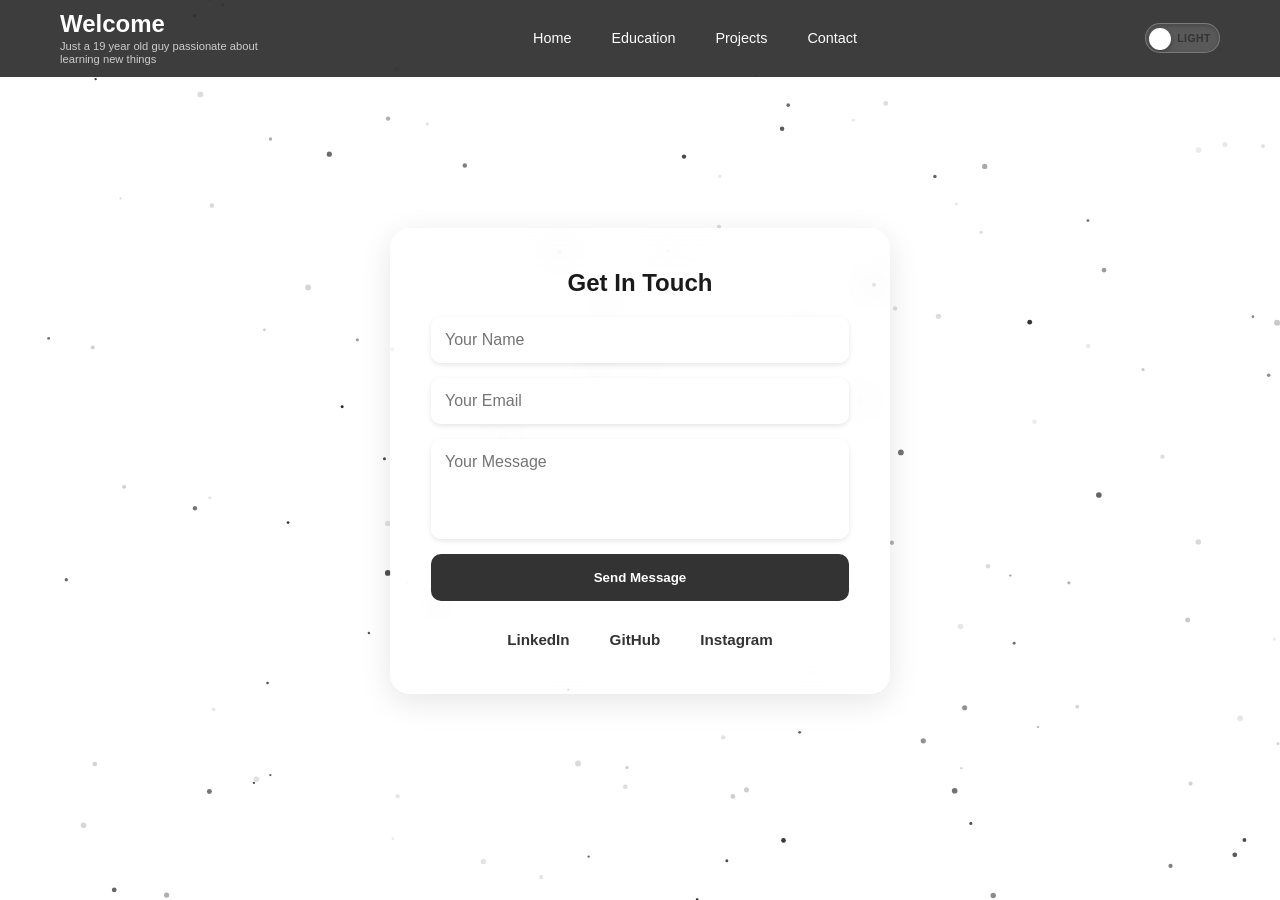
==== Contact.html @ c83d01d6 "some change i forget" ====
<!DOCTYPE html>
<html lang="en">

<head>
    <meta charset="UTF-8">
    <meta name="viewport" content="width=device-width, initial-scale=1.0">
    <title>Contact | Prathik</title>
    <link rel="stylesheet" href="theme.css">
    <style>
        /* Global Styles & Nav - Matching Home Page */
        * {
            margin: 0;
            padding: 0;
            box-sizing: border-box;
            font-family: 'Lucida Sans', 'Lucida Grande', sans-serif;
        }

        html,
        body {
            overflow-x: hidden;
            /* Prevent horizontal scrolling on mobile */
        }

        body {
            background-image: var(--bg-image);
            background-size: cover;
            background-attachment: fixed;
            background-position: center;
            color: var(--text-primary);
            min-height: 100vh;
            display: flex;
            flex-direction: column;
        }

        /* Nav Animation Support */
        .nav-links li a {
            color: white;
            text-decoration: none;
            padding: 10px 20px;
            transition: color 0.3s ease;
            font-size: 0.9rem;
            position: relative;
        }

        .nav-links li a::after {
            content: '';
            position: absolute;
            width: 0;
            height: 2px;
            bottom: 5px;
            left: 50%;
            background-color: #ff9f43;
            transition: all 0.3s ease;
            transform: translateX(-50%);
        }

        .nav-links li a:hover {
            color: #ff9f43;
        }

        .nav-links li a:hover::after {
            width: calc(100% - 40px);
        }

        /* --- Navigation (Identical to Home) --- */
        .my-custom-nav {
            background: var(--nav-bg);
            color: white;
            position: sticky;
            top: 0;
            width: 100%;
            z-index: 1000;
            padding: 10px 0;
        }

        .nav-container {
            display: flex;
            justify-content: space-between;
            align-items: center;
            max-width: 1200px;
            margin: 0 auto;
            padding: 0 20px;
        }

        .logo-box {
            display: flex;
            flex-direction: column;
        }

        .logo {
            font-size: 1.5rem;
            font-weight: bold;
        }

        .nav-tagline {
            font-size: 0.7rem;
            color: #ccc;
            margin-top: 2px;
            max-width: 200px;
            line-height: 1.2;
        }

        .nav-links {
            display: flex;
            list-style: none;
        }

        .nav-links li a {
            color: white;
            text-decoration: none;
            padding: 10px 20px;
            transition: 0.3s;
            font-size: 0.9rem;
        }

        .nav-links li a:hover {
            color: var(--accent);
        }

        /* Removed inline slideUp since theme.css scroll-observe handles it */

        .main-wrapper {
            flex: 1;
            display: flex;
            align-items: center;
            justify-content: center;
            padding: 40px 20px;
        }

        .glass-card {
            background: var(--card-bg);
            backdrop-filter: blur(15px);
            -webkit-backdrop-filter: blur(15px);
            border: 1px solid var(--card-border);
            padding: 40px;
            border-radius: 20px;
            box-shadow: 0 8px 32px var(--glass-shadow);
            max-width: 500px;
            width: 100%;
            text-align: center;
            transition: transform 0.4s ease, box-shadow 0.4s ease;
        }

        .glass-card:hover {
            transform: translateY(-5px);
            box-shadow: 0 15px 40px var(--glass-shadow-hover);
        }

        h2 {
            margin-bottom: 20px;
            color: var(--heading-color);
        }

        /* Form Styling */
        .contact-form {
            display: flex;
            flex-direction: column;
            gap: 15px;
        }

        input,
        textarea {
            padding: 12px;
            border-radius: 10px;
            border: 2px solid transparent;
            background: var(--input-bg);
            color: var(--text-primary);
            font-size: 1rem;
            transition: all 0.3s ease;
            box-shadow: 0 2px 5px var(--glass-shadow);
            outline: none;
            touch-action: manipulation;
        }

        input:focus,
        textarea:focus {
            background: var(--card-bg-hover);
            border-color: var(--accent);
            box-shadow: 0 4px 15px rgba(255, 159, 67, 0.2);
            transform: translateY(-2px);
        }

        textarea {
            resize: none;
            height: 100px;
        }

        .submit-btn {
            background: var(--btn-bg);
            color: var(--btn-text);
            padding: 14px;
            border: 2px solid var(--btn-bg);
            border-radius: 10px;
            font-weight: bold;
            cursor: pointer;
            transition: all 0.3s cubic-bezier(0.25, 0.8, 0.25, 1);
            touch-action: manipulation;
        }

        .submit-btn:hover {
            background: transparent;
            color: var(--btn-text);
            transform: translateY(-3px);
            box-shadow: 0 10px 20px var(--glass-shadow);
        }

        .submit-btn:active {
            transform: translateY(-1px);
        }

        .social-links {
            margin-top: 25px;
            display: flex;
            justify-content: center;
            gap: 20px;
        }

        .social-links a {
            text-decoration: none;
            color: var(--text-primary);
            font-weight: bold;
            font-size: 0.95rem;
            transition: all 0.3s ease;
            padding: 5px 10px;
            border-radius: 5px;
            touch-action: manipulation;
        }

        .social-links a:hover {
            color: var(--btn-text);
            background: var(--accent);
            transform: translateY(-3px);
            box-shadow: 0 5px 15px rgba(255, 159, 67, 0.4);
        }

        /* Mobile Menu Logic (Identical to Home) */
        .nav-toggle {
            display: none;
        }

        .nav-toggle-label {
            display: none;
            cursor: pointer;
        }

        @media screen and (max-width: 1024px) {
            .glass-card {
                padding: 30px;
            }
        }

        @media screen and (max-width: 768px) {
            .nav-toggle-label {
                display: block;
            }

            .nav-links {
                position: fixed;
                top: 70px;
                left: -100%;
                width: 100%;
                height: 100vh;
                background: rgba(51, 51, 51, 0.98);
                flex-direction: column;
                align-items: center;
                padding-top: 50px;
                transition: 0.4s;
            }

            .nav-toggle:checked~.nav-links {
                left: 0;
            }

            .nav-toggle-label span,
            .nav-toggle-label span::before,
            .nav-toggle-label span::after {
                display: block;
                background: white;
                height: 2px;
                width: 25px;
                position: relative;
            }

            .nav-toggle-label span::before {
                content: '';
                top: 8px;
            }

            .nav-toggle-label span::after {
                content: '';
                bottom: 10px;
            }

            .glass-card {
                padding: 25px;
            }

            h2 {
                font-size: 1.5rem;
            }
        }

        @media screen and (max-width: 480px) {
            .nav-container {
                padding: 0 10px;
                flex-wrap: nowrap;
            }

            .logo-box {
                flex: 1;
            }

            .logo {
                font-size: 1.1rem;
            }

            .nav-tagline {
                display: none;
                /* Hide tagline on tiny screens to save space */
            }

            .theme-switch {
                margin-left: auto;
                margin-right: 15px;
                transform: scale(0.85);
                /* Slightly shrink toggle */
            }

            .glass-card {
                padding: 20px;
            }

            h2 {
                font-size: 1.4rem;
            }

            input,
            textarea {
                font-size: 0.9rem;
                padding: 10px;
            }

            .social-links {
                flex-direction: column;
                gap: 10px;
            }
        }

        footer {
            padding: 20px;
            color: rgb(255, 255, 255);
            text-align: center;
            font-size: 0.8rem;
            font-weight: bold;
        }
    </style>
</head>

<body>
    <video id="dark-bg-video" loop muted playsinline>
        <source src="background-video.mp4" type="video/mp4">
    </video>
    <canvas id="particles-js" style="position:fixed;top:0;left:0;width:100%;height:100%;z-index:-1;"></canvas>

    <nav class="my-custom-nav">
        <div class="nav-container">
            <div class="logo-box">
                <div class="logo">Welcome</div>
                <div class="nav-tagline">Just a 19 year old guy passionate about learning new things</div>
            </div>

            <input type="checkbox" id="nav-toggle" class="nav-toggle">

            <ul class="nav-links">
                <li><a href="./website.html">Home</a></li>
                <li><a href="./Education.html">Education</a></li>
                <li><a href="./Projects.html">Projects</a></li>
                <li><a href="./Contact.html">Contact</a></li>
            </ul>

            <label class="theme-switch" title="Toggle Theme">
                <input type="checkbox" id="themeToggleCheckbox">
                <span class="slider round"></span>
            </label>

            <label for="nav-toggle" class="nav-toggle-label">
                <span></span>
            </label>
        </div>
    </nav>

    <div class="main-wrapper">
        <div class="glass-card scroll-observe">
            <h2>Get In Touch</h2>
            <form id="contact-form" action="https://formspree.io/f/mdaldzzl" method="POST" class="contact-form">

                <input type="text" name="name" placeholder="Your Name" required>

                <input type="email" name="email" placeholder="Your Email" required>

                <textarea name="message" placeholder="Your Message" required></textarea>

                <button type="submit" class="submit-btn">Send Message</button>

                <p id="status-message" style="display: none; font-weight: bold; margin-top: 10px;"></p>
            </form>

            <div class="social-links">
                <a href="https://www.linkedin.com/in/prathik-kontham-b221b2330/">LinkedIn</a>
                <a href="https://github.com/Prath1k">GitHub</a>
                <a href="https://www.instagram.com/_prth.x_/">Instagram</a>
            </div>
        </div>
    </div>
    <script>
        var form = document.getElementById("contact-form");

        async function handleSubmit(event) {
            event.preventDefault(); // Stops the page from reloading
            var status = document.getElementById("status-message");
            var data = new FormData(event.target);

            fetch(event.target.action, {
                method: form.method,
                body: data,
                headers: {
                    'Accept': 'application/json'
                }
            }).then(response => {
                if (response.ok) {
                    status.innerHTML = "Thanks for your submission!";
                    status.style.display = 'block';
                    status.style.color = 'green';
                    form.reset(); // Clears the form inputs
                } else {
                    response.json().then(data => {
                        if (Object.hasOwn(data, 'errors')) {
                            status.innerHTML = data["errors"].map(error => error["message"]).join(", ");
                        } else {
                            status.innerHTML = "Oops! There was a problem submitting your form";
                        }
                        status.style.display = 'block';
                        status.style.color = 'red';
                    })
                }
            }).catch(error => {
                status.innerHTML = "Oops! There was a problem submitting your form";
                status.style.display = 'block';
                status.style.color = 'red';
            });
        }

        form.addEventListener("submit", handleSubmit);
    </script>
    <footer>@2026 all rights reserved to prathik.</footer>

    <script src="scripts.js"></script>
</body>

</html>
---- theme.css ----
/* Global Theme Variables */

:root {
    /* Auto dark mode base based on OS, or overridden by class */
    --bg-image: url("background.jpeg");
    --text-primary: #333;
    --text-secondary: #444;
    --text-muted: #ccc;
    --heading-color: #1a1a1a;
    --nav-bg: rgba(51, 51, 51, 0.95);
    --card-bg: rgba(255, 255, 255, 0.2);
    --card-bg-hover: rgba(255, 255, 255, 0.4);
    --card-border: rgba(255, 255, 255, 0.3);
    --btn-bg: #333;
    --btn-text: white;
    --accent: #3b82f6;
    --glass-shadow: rgba(0, 0, 0, 0.1);
    --glass-shadow-hover: rgba(0, 0, 0, 0.15);
    --input-bg: rgba(255, 255, 255, 0.8);
    --input-border: rgba(0, 0, 0, 0.1);
}

[data-theme="dark"] {
    /* Dark Mode Overrides - Deep Space Feel */
    --bg-image: url('background.jpeg');
    --text-primary: #f0f0f0;
    --text-secondary: #d0d0d0;
    --text-muted: #888;
    --heading-color: #ffffff;
    --nav-bg: rgba(10, 10, 10, 0.95);
    --card-bg: rgba(30, 30, 30, 0.5);
    --card-bg-hover: rgba(40, 40, 40, 0.7);
    --card-border: rgba(255, 255, 255, 0.1);
    --btn-bg: #ffffff;
    --btn-text: #1a1a1a;
    --accent: #3b82f6;
    --glass-shadow: rgba(0, 0, 0, 0.5);
    --glass-shadow-hover: rgba(0, 0, 0, 0.7);
    --input-bg: rgba(30, 30, 30, 0.8);
    --input-border: rgba(255, 255, 255, 0.1);
}

/* --- Theme Toggle Switch (Modern & Text Labels) --- */
.theme-switch {
    position: relative;
    display: inline-block;
    width: 75px;
    height: 30px;
    margin-left: 15px;
    vertical-align: middle;
}

.theme-switch input {
    opacity: 0;
    width: 0;
    height: 0;
}

.slider {
    position: absolute;
    cursor: pointer;
    top: 0;
    left: 0;
    right: 0;
    bottom: 0;
    background-color: rgba(255, 255, 255, 0.15);
    transition: all 0.4s cubic-bezier(0.4, 0, 0.2, 1);
    border: 1.5px solid rgba(255, 255, 255, 0.2);
    box-shadow: inset 0 2px 4px rgba(0, 0, 0, 0.2);
    overflow: hidden;
}

.slider:before {
    position: absolute;
    content: "";
    height: 22px;
    width: 22px;
    left: 3px;
    bottom: 2.5px;
    background-color: white;
    transition: all 0.4s cubic-bezier(0.34, 1.56, 0.64, 1);
    box-shadow: 0 2px 5px rgba(0, 0, 0, 0.3);
    z-index: 5;
}

/* Light/Dark Labels */
.slider:after {
    position: absolute;
    top: 50%;
    transform: translateY(-50%);
    right: 8px;
    content: "LIGHT";
    color: var(--text-primary);
    font-size: 0.65rem;
    font-weight: 800;
    z-index: 1;
    pointer-events: none;
    transition: all 0.3s ease;
    letter-spacing: 0.05em;
}

input:checked+.slider {
    background-color: var(--accent);
    box-shadow: inset 0 2px 4px rgba(0, 0, 0, 0.1), 0 0 10px rgba(59, 130, 246, 0.3);
    border-color: rgba(255, 255, 255, 0.1);
}

input:checked+.slider:before {
    transform: translateX(45px);
    background-color: #f8fafc;
}

input:checked+.slider::after {
    content: "DARK";
    color: white;
    right: auto;
    left: 8px;
}

/* Rounded sliders */
.slider.round {
    border-radius: 30px;
}

.slider.round:before {
    border-radius: 50%;
}

/* Hover effect */
.theme-switch:hover .slider:before {
    box-shadow: 0 0 12px rgba(255, 255, 255, 0.6);
}

@media screen and (max-width: 768px) {
    .theme-switch {
        margin-left: auto;
        margin-right: 15px;
    }
}

@media screen and (max-width: 480px) {
    .theme-switch {
        width: 65px;
        height: 26px;
        margin-right: 10px;
    }
    .slider:before {
        height: 18px;
        width: 18px;
        bottom: 2.5px;
    }
    input:checked+.slider:before {
        transform: translateX(38px);
    }
    .slider:after {
        font-size: 0.55rem;
    }
}

/* --- Dark Mode Background Video --- */
#dark-bg-video {
    position: fixed;
    top: 0;
    left: 0;
    width: 100vw;
    height: 100vh;
    object-fit: cover;
    z-index: -2;
    opacity: 0;
    transition: opacity 1s ease;
    pointer-events: none;
    /* Allows clicks to pass through */
}

[data-theme="dark"] #dark-bg-video {
    opacity: 1;
}

/* --- Global Intersect Animations --- */
.scroll-observe {
    opacity: 0;
    transform: translateY(30px);
    transition: all 0.8s cubic-bezier(0.16, 1, 0.3, 1);
}

.scroll-observe.animate-up-trigger {
    opacity: 1;
    transform: translateY(0);
}

/* Base delay overrides if needed */
.delay-1 {
    transition-delay: 0.1s;
}

.delay-2 {
    transition-delay: 0.3s;
}

.delay-3 {
    transition-delay: 0.5s;
}

.delay-4 {
    transition-delay: 0.7s;
}
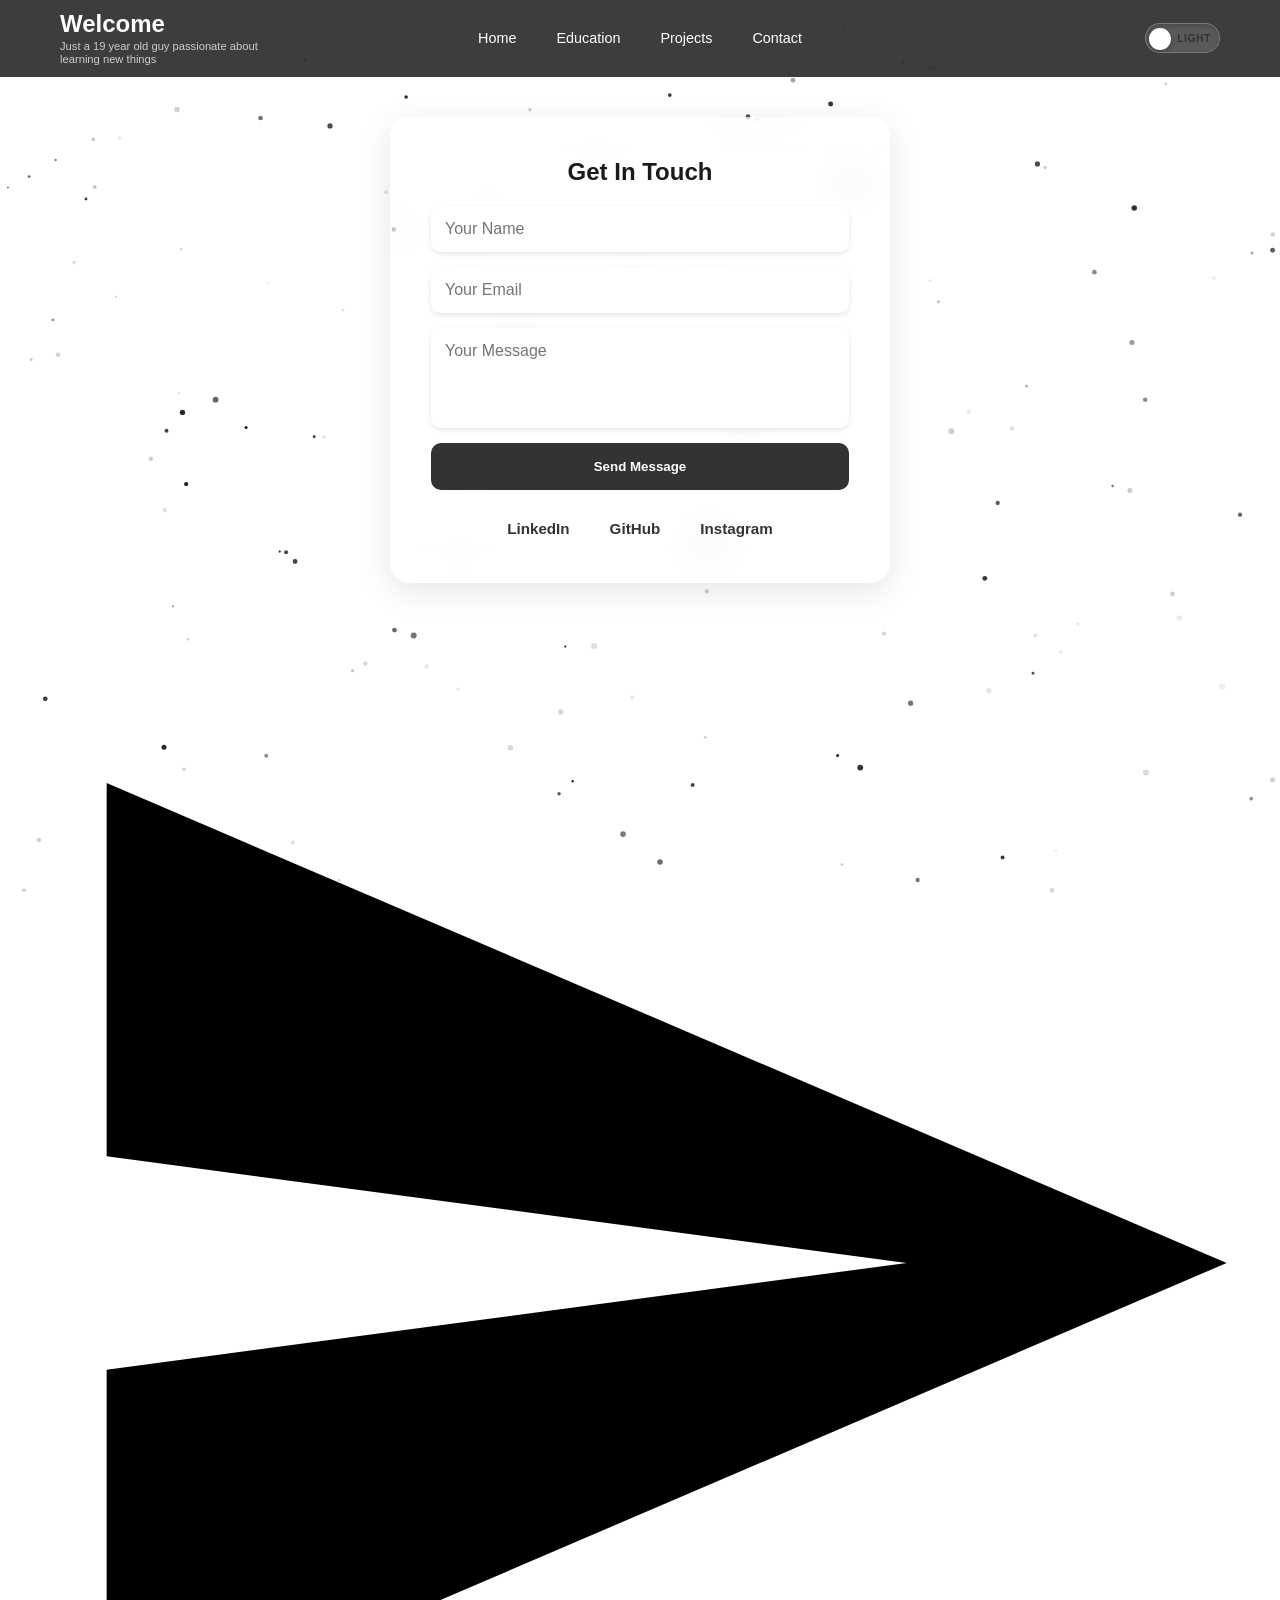
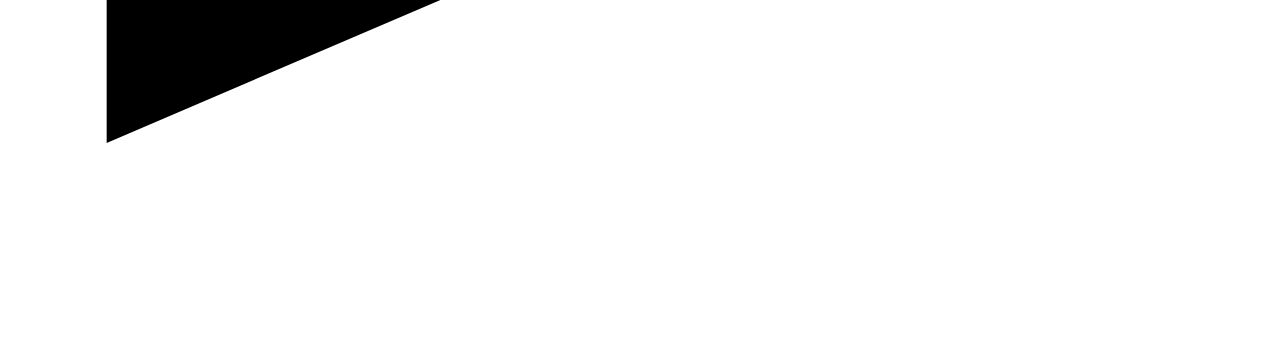
==== commit 499bf688: "Merge branch 'main' of https://github.com/Prath1k/portfolio" ====
--- a/Contact.html
+++ b/Contact.html
@@ -80,11 +80,13 @@
             max-width: 1200px;
             margin: 0 auto;
             padding: 0 20px;
+            position: relative;
         }
 
         .logo-box {
             display: flex;
             flex-direction: column;
+            z-index: 2;
         }
 
         .logo {
@@ -103,6 +105,9 @@
         .nav-links {
             display: flex;
             list-style: none;
+            position: absolute;
+            left: 50%;
+            transform: translateX(-50%);
         }
 
         .nav-links li a {
@@ -226,12 +231,7 @@
             touch-action: manipulation;
         }
 
-        .social-links a:hover {
-            color: var(--btn-text);
-            background: var(--accent);
-            transform: translateY(-3px);
-            box-shadow: 0 5px 15px rgba(255, 159, 67, 0.4);
-        }
+        .social-links a:hover { color: #ff9f43; }
 
         /* Mobile Menu Logic (Identical to Home) */
         .nav-toggle {
@@ -250,10 +250,7 @@
         }
 
         @media screen and (max-width: 768px) {
-            .nav-toggle-label {
-                display: block;
-            }
-
+            .nav-toggle-label { display: block; }
             .nav-links {
                 position: fixed;
                 top: 70px;
@@ -265,6 +262,7 @@
                 align-items: center;
                 padding-top: 50px;
                 transition: 0.4s;
+                transform: none;
             }
 
             .nav-toggle:checked~.nav-links {
@@ -280,70 +278,8 @@
                 width: 25px;
                 position: relative;
             }
-
-            .nav-toggle-label span::before {
-                content: '';
-                top: 8px;
-            }
-
-            .nav-toggle-label span::after {
-                content: '';
-                bottom: 10px;
-            }
-
-            .glass-card {
-                padding: 25px;
-            }
-
-            h2 {
-                font-size: 1.5rem;
-            }
-        }
-
-        @media screen and (max-width: 480px) {
-            .nav-container {
-                padding: 0 10px;
-                flex-wrap: nowrap;
-            }
-
-            .logo-box {
-                flex: 1;
-            }
-
-            .logo {
-                font-size: 1.1rem;
-            }
-
-            .nav-tagline {
-                display: none;
-                /* Hide tagline on tiny screens to save space */
-            }
-
-            .theme-switch {
-                margin-left: auto;
-                margin-right: 15px;
-                transform: scale(0.85);
-                /* Slightly shrink toggle */
-            }
-
-            .glass-card {
-                padding: 20px;
-            }
-
-            h2 {
-                font-size: 1.4rem;
-            }
-
-            input,
-            textarea {
-                font-size: 0.9rem;
-                padding: 10px;
-            }
-
-            .social-links {
-                flex-direction: column;
-                gap: 10px;
-            }
+            .nav-toggle-label span::before { content: ''; top: 8px; }
+            .nav-toggle-label span::after { content: ''; bottom: 10px; }
         }
 
         footer {
@@ -372,10 +308,10 @@
             <input type="checkbox" id="nav-toggle" class="nav-toggle">
 
             <ul class="nav-links">
-                <li><a href="./website.html">Home</a></li>
-                <li><a href="./Education.html">Education</a></li>
-                <li><a href="./Projects.html">Projects</a></li>
-                <li><a href="./Contact.html">Contact</a></li>
+                <li><a href="index.html">Home</a></li>
+                <li><a href="Education.html">Education</a></li>
+                <li><a href="Projects.html">Projects</a></li>
+                <li><a href="Contact.html">Contact</a></li>
             </ul>
 
             <label class="theme-switch" title="Toggle Theme">
@@ -392,15 +328,15 @@
     <div class="main-wrapper">
         <div class="glass-card scroll-observe">
             <h2>Get In Touch</h2>
-            <form id="contact-form" action="https://formspree.io/f/mdaldzzl" method="POST" class="contact-form">
-
-                <input type="text" name="name" placeholder="Your Name" required>
-
-                <input type="email" name="email" placeholder="Your Email" required>
-
-                <textarea name="message" placeholder="Your Message" required></textarea>
-
-                <button type="submit" class="submit-btn">Send Message</button>
+           <form id="contact-form" action="https://formspree.io/f/mdaldzzl" method="POST" class="contact-form">
+    
+    <input type="text" name="name" placeholder="Your Name" required>
+    
+    <input type="email" name="email" placeholder="Your Email" required>
+    
+    <textarea name="message" placeholder="Your Message" required></textarea>
+    
+    <button type="submit" class="submit-btn">Send Message</button>
 
                 <p id="status-message" style="display: none; font-weight: bold; margin-top: 10px;"></p>
             </form>
@@ -412,46 +348,54 @@
             </div>
         </div>
     </div>
+
+    <!-- Enhanced Paper Plane -->
+    <div class="paper-plane-container" id="paperPlaneContainer">
+        <svg class="paper-plane-svg" viewBox="0 0 24 24">
+            <path d="M2,21L23,12L2,3V10L17,12L2,14V21Z" />
+        </svg>
+    </div>
+
     <script>
-        var form = document.getElementById("contact-form");
-
-        async function handleSubmit(event) {
-            event.preventDefault(); // Stops the page from reloading
-            var status = document.getElementById("status-message");
-            var data = new FormData(event.target);
-
-            fetch(event.target.action, {
-                method: form.method,
-                body: data,
-                headers: {
-                    'Accept': 'application/json'
-                }
-            }).then(response => {
-                if (response.ok) {
-                    status.innerHTML = "Thanks for your submission!";
+    var form = document.getElementById("contact-form");
+    
+    async function handleSubmit(event) {
+        event.preventDefault(); // Stops the page from reloading
+        var status = document.getElementById("status-message");
+        var data = new FormData(event.target);
+        
+        fetch(event.target.action, {
+            method: form.method,
+            body: data,
+            headers: {
+                'Accept': 'application/json'
+            }
+        }).then(response => {
+            if (response.ok) {
+                status.innerHTML = "Thanks for your submission!";
+                status.style.display = 'block';
+                status.style.color = 'green';
+                form.reset(); // Clears the form inputs
+            } else {
+                response.json().then(data => {
+                    if (Object.hasOwn(data, 'errors')) {
+                        status.innerHTML = data["errors"].map(error => error["message"]).join(", ");
+                    } else {
+                        status.innerHTML = "Oops! There was a problem submitting your form";
+                    }
                     status.style.display = 'block';
-                    status.style.color = 'green';
-                    form.reset(); // Clears the form inputs
-                } else {
-                    response.json().then(data => {
-                        if (Object.hasOwn(data, 'errors')) {
-                            status.innerHTML = data["errors"].map(error => error["message"]).join(", ");
-                        } else {
-                            status.innerHTML = "Oops! There was a problem submitting your form";
-                        }
-                        status.style.display = 'block';
-                        status.style.color = 'red';
-                    })
-                }
-            }).catch(error => {
-                status.innerHTML = "Oops! There was a problem submitting your form";
-                status.style.display = 'block';
-                status.style.color = 'red';
-            });
-        }
-
-        form.addEventListener("submit", handleSubmit);
-    </script>
+                    status.style.color = 'red';
+                })
+            }
+        }).catch(error => {
+            status.innerHTML = "Oops! There was a problem submitting your form";
+            status.style.display = 'block';
+            status.style.color = 'red';
+        });
+    }
+    
+    form.addEventListener("submit", handleSubmit);
+</script>
     <footer>@2026 all rights reserved to prathik.</footer>
 
     <script src="scripts.js"></script>
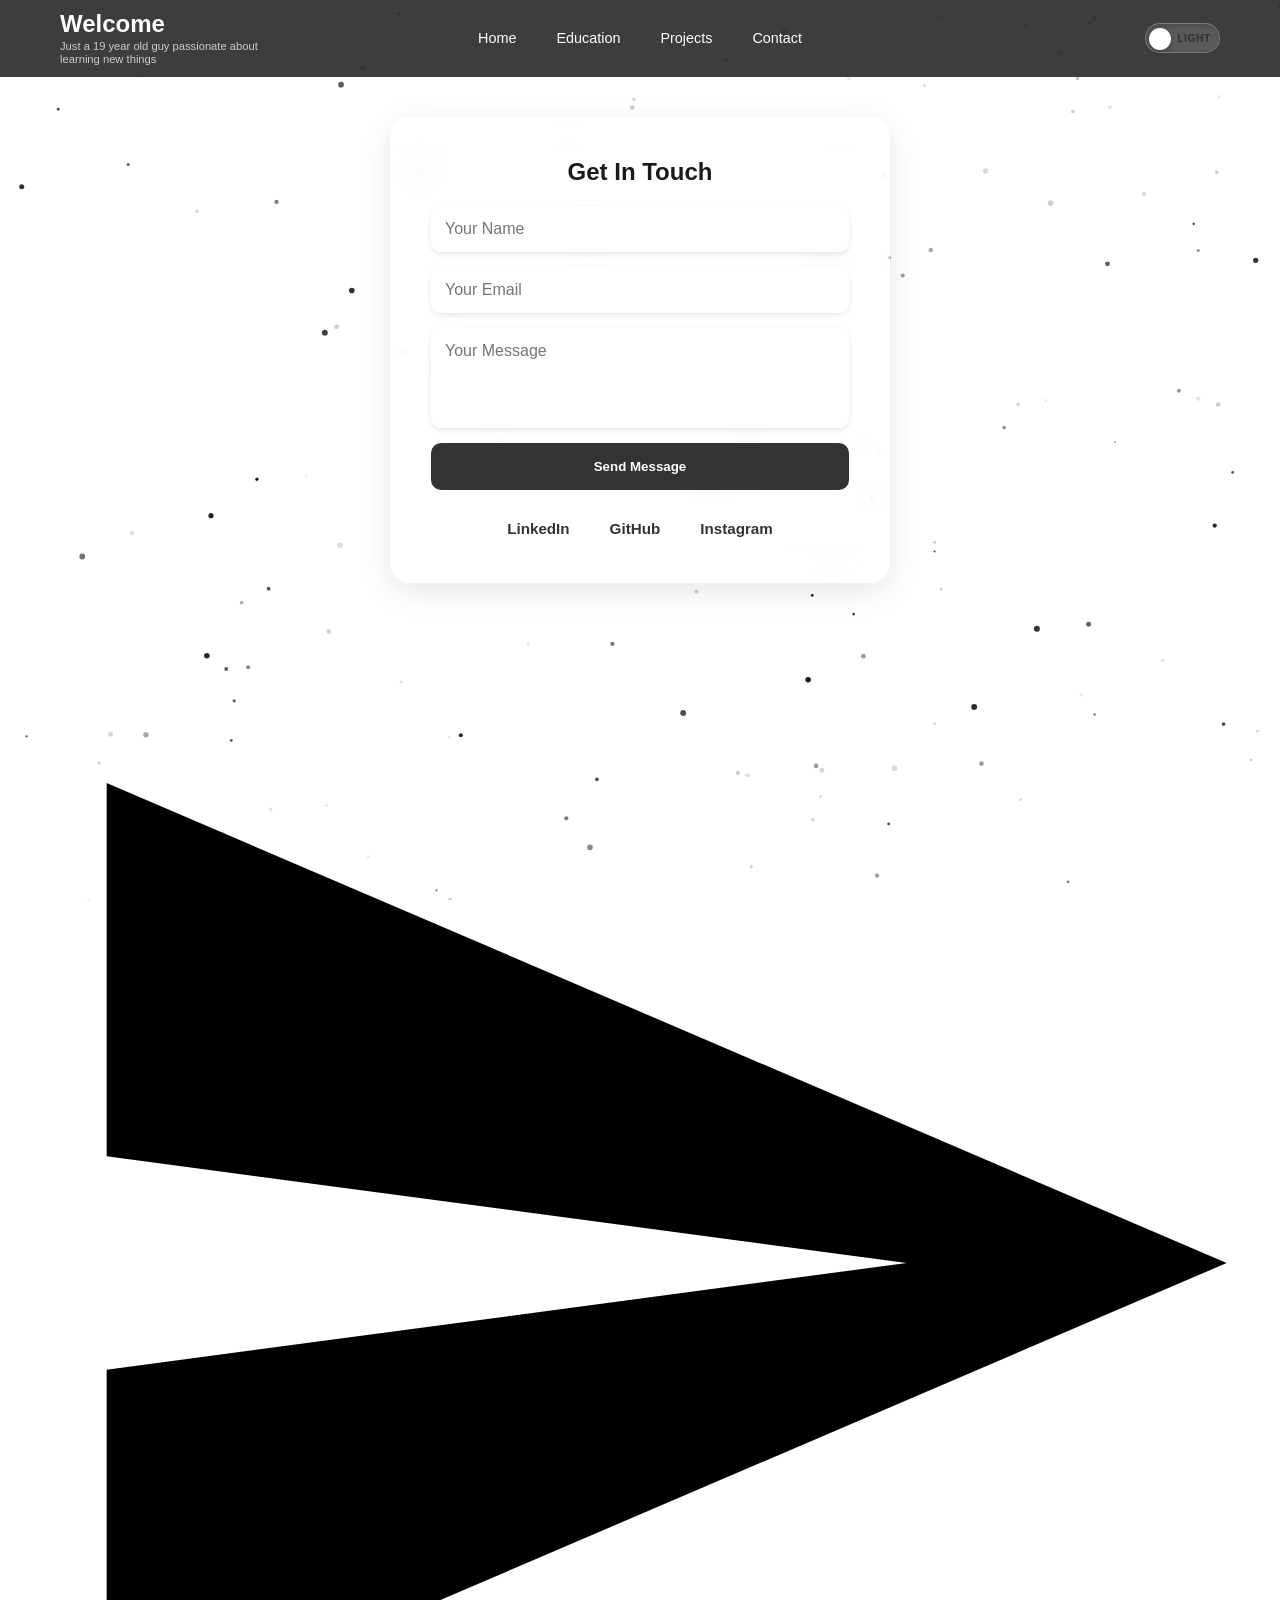
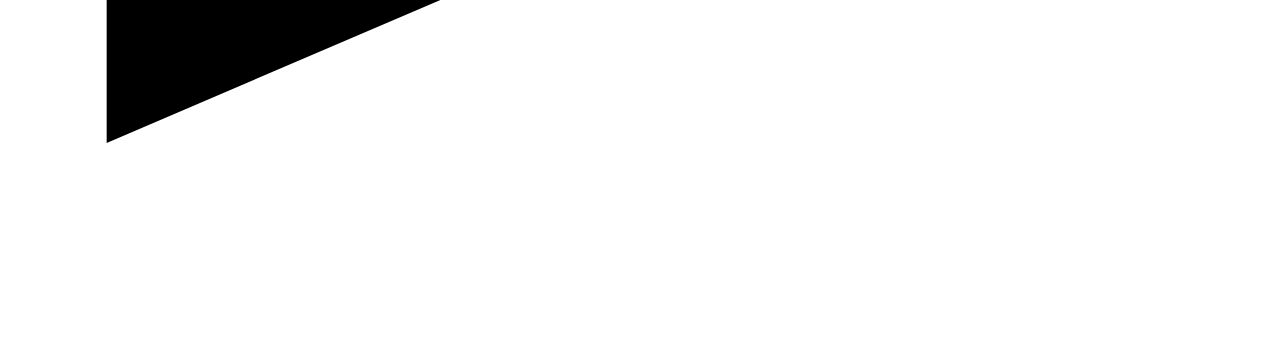
==== commit 18edd8cf: "Update Contact.html" ====
--- a/Contact.html
+++ b/Contact.html
@@ -357,41 +357,42 @@
     </div>
 
     <script>
-    var form = document.getElementById("contact-form");
+    const form = document.getElementById("contact-form");
     
     async function handleSubmit(event) {
         event.preventDefault(); // Stops the page from reloading
-        var status = document.getElementById("status-message");
-        var data = new FormData(event.target);
+        const status = document.getElementById("status-message");
+        const data = new FormData(event.target);
         
-        fetch(event.target.action, {
-            method: form.method,
-            body: data,
-            headers: {
-                'Accept': 'application/json'
-            }
-        }).then(response => {
+        try {
+            const response = await fetch(event.target.action, {
+                method: form.method,
+                body: data,
+                headers: {
+                    'Accept': 'application/json'
+                }
+            });
+            
             if (response.ok) {
                 status.innerHTML = "Thanks for your submission!";
                 status.style.display = 'block';
                 status.style.color = 'green';
                 form.reset(); // Clears the form inputs
             } else {
-                response.json().then(data => {
-                    if (Object.hasOwn(data, 'errors')) {
-                        status.innerHTML = data["errors"].map(error => error["message"]).join(", ");
-                    } else {
-                        status.innerHTML = "Oops! There was a problem submitting your form";
-                    }
-                    status.style.display = 'block';
-                    status.style.color = 'red';
-                })
+                const responseData = await response.json();
+                if (Object.prototype.hasOwnProperty.call(responseData, 'errors')) {
+                    status.innerHTML = responseData["errors"].map(error => error["message"]).join(", ");
+                } else {
+                    status.innerHTML = "Oops! There was a problem submitting your form";
+                }
+                status.style.display = 'block';
+                status.style.color = 'red';
             }
-        }).catch(error => {
+        } catch (error) {
             status.innerHTML = "Oops! There was a problem submitting your form";
             status.style.display = 'block';
             status.style.color = 'red';
-        });
+        }
     }
     
     form.addEventListener("submit", handleSubmit);
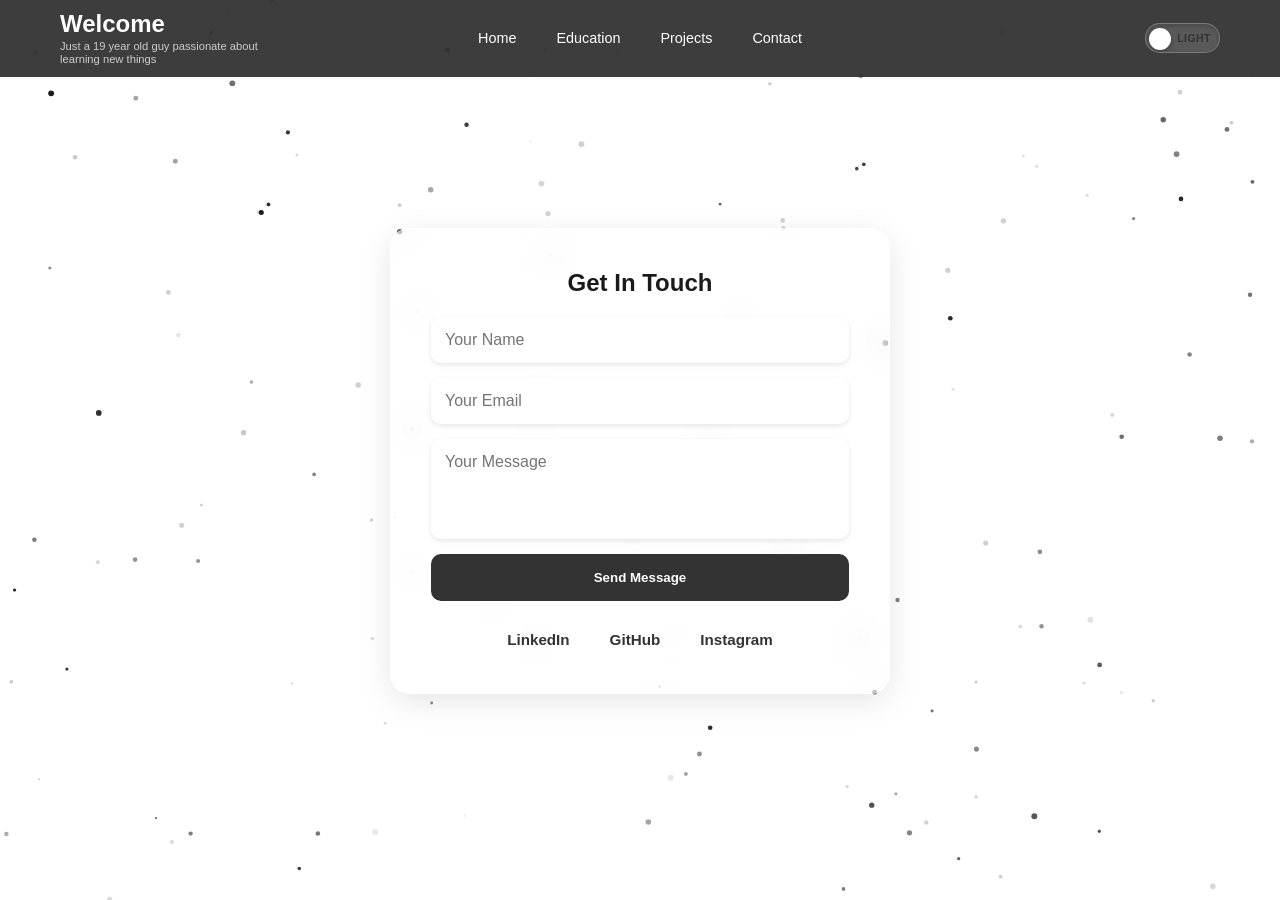
==== commit b3e241a9: "fixed issue in contact page and made the site more smooth for mobile" ====
--- a/Contact.html
+++ b/Contact.html
@@ -49,13 +49,13 @@
             height: 2px;
             bottom: 5px;
             left: 50%;
-            background-color: #ff9f43;
+            background-color: var(--accent);
             transition: all 0.3s ease;
             transform: translateX(-50%);
         }
 
         .nav-links li a:hover {
-            color: #ff9f43;
+            color: var(--accent);
         }
 
         .nav-links li a:hover::after {
@@ -181,7 +181,7 @@
         textarea:focus {
             background: var(--card-bg-hover);
             border-color: var(--accent);
-            box-shadow: 0 4px 15px rgba(255, 159, 67, 0.2);
+            box-shadow: 0 4px 15px rgba(59, 130, 246, 0.2);
             transform: translateY(-2px);
         }
 
@@ -231,7 +231,7 @@
             touch-action: manipulation;
         }
 
-        .social-links a:hover { color: #ff9f43; }
+        .social-links a:hover { color: var(--accent); }
 
         /* Mobile Menu Logic (Identical to Home) */
         .nav-toggle {
@@ -256,13 +256,21 @@
                 top: 70px;
                 left: -100%;
                 width: 100%;
-                height: 100vh;
-                background: rgba(51, 51, 51, 0.98);
+                height: calc(100vh - 70px);
+                background: var(--nav-bg);
                 flex-direction: column;
                 align-items: center;
                 padding-top: 50px;
                 transition: 0.4s;
                 transform: none;
+                gap: 30px;
+                z-index: 999;
+                overflow-y: auto;
+            }
+
+            .nav-links li a {
+                font-size: 1.2rem;
+                padding: 15px 30px;
             }
 
             .nav-toggle:checked~.nav-links {
@@ -277,9 +285,36 @@
                 height: 2px;
                 width: 25px;
                 position: relative;
+                transition: transform 0.3s ease-in-out, background 0.3s ease-in-out, top 0.3s ease-in-out, bottom 0.3s ease-in-out;
             }
             .nav-toggle-label span::before { content: ''; top: 8px; }
             .nav-toggle-label span::after { content: ''; bottom: 10px; }
+
+            .nav-toggle:checked ~ .nav-toggle-label span {
+                background: transparent;
+            }
+            .nav-toggle:checked ~ .nav-toggle-label span::before {
+                top: 0;
+                transform: rotate(45deg);
+            }
+            .nav-toggle:checked ~ .nav-toggle-label span::after {
+                bottom: 0;
+                transform: rotate(-45deg);
+            }
+        }
+
+        @media screen and (max-width: 480px) {
+            .nav-container { padding: 0 10px; flex-wrap: nowrap; }
+            .logo-box { flex: 1; }
+            .logo { font-size: 1.1rem; }
+            .nav-tagline { display: none; }
+            .glass-card { padding: 25px 15px; }
+            .paper-plane-svg { width: 50px; height: 50px; }
+            .theme-switch {
+                margin-left: auto;
+                margin-right: 15px;
+                transform: scale(0.85);
+            }
         }
 
         footer {
@@ -288,6 +323,36 @@
             text-align: center;
             font-size: 0.8rem;
             font-weight: bold;
+        }
+
+        /* Paper Plane Animation */
+        .paper-plane-container {
+            position: fixed;
+            z-index: 999;
+            pointer-events: none;
+            opacity: 0;
+        }
+
+        .paper-plane-svg {
+            width: 80px;
+            height: 80px;
+            fill: white;
+            filter: drop-shadow(0 0 15px rgba(255, 255, 255, 0.8)) drop-shadow(0 0 30px rgba(255, 255, 255, 0.5));
+        }
+
+        @keyframes paperPlaneFlying {
+            0% {
+                transform: translate(0, 0) rotate(-15deg) scale(1);
+                opacity: 1;
+            }
+            100% {
+                transform: translate(calc(100vw - 100px), calc(-100vh + 100px)) rotate(20deg) scale(0);
+                opacity: 0;
+            }
+        }
+
+        .paper-plane-svg.flying {
+            animation: paperPlaneFlying 1.5s ease-in forwards !important;
         }
     </style>
 </head>
@@ -349,7 +414,7 @@
         </div>
     </div>
 
-    <!-- Enhanced Paper Plane -->
+    <!-- Paper Plane Animation -->
     <div class="paper-plane-container" id="paperPlaneContainer">
         <svg class="paper-plane-svg" viewBox="0 0 24 24">
             <path d="M2,21L23,12L2,3V10L17,12L2,14V21Z" />
@@ -378,6 +443,30 @@
                 status.style.display = 'block';
                 status.style.color = 'green';
                 form.reset(); // Clears the form inputs
+                
+                // Get the send button position
+                const submitBtn = event.target.querySelector('.submit-btn');
+                const btnRect = submitBtn.getBoundingClientRect();
+                
+                // Position paper plane at button location
+                const paperPlaneContainer = document.getElementById('paperPlaneContainer');
+                const paperPlane = document.querySelector('.paper-plane-svg');
+                
+                // Reset animation class for multiple submissions
+                paperPlane.classList.remove('flying');
+                void paperPlane.offsetWidth; // Trigger reflow to restart animation
+                
+                paperPlaneContainer.style.left = btnRect.left + 'px';
+                paperPlaneContainer.style.top = btnRect.top + 'px';
+                paperPlaneContainer.style.opacity = '1';
+                
+                // Trigger flying animation
+                paperPlane.classList.add('flying');
+                
+                // Hide it again after animation
+                setTimeout(() => {
+                    paperPlaneContainer.style.opacity = '0';
+                }, 1500);
             } else {
                 const responseData = await response.json();
                 if (Object.prototype.hasOwnProperty.call(responseData, 'errors')) {
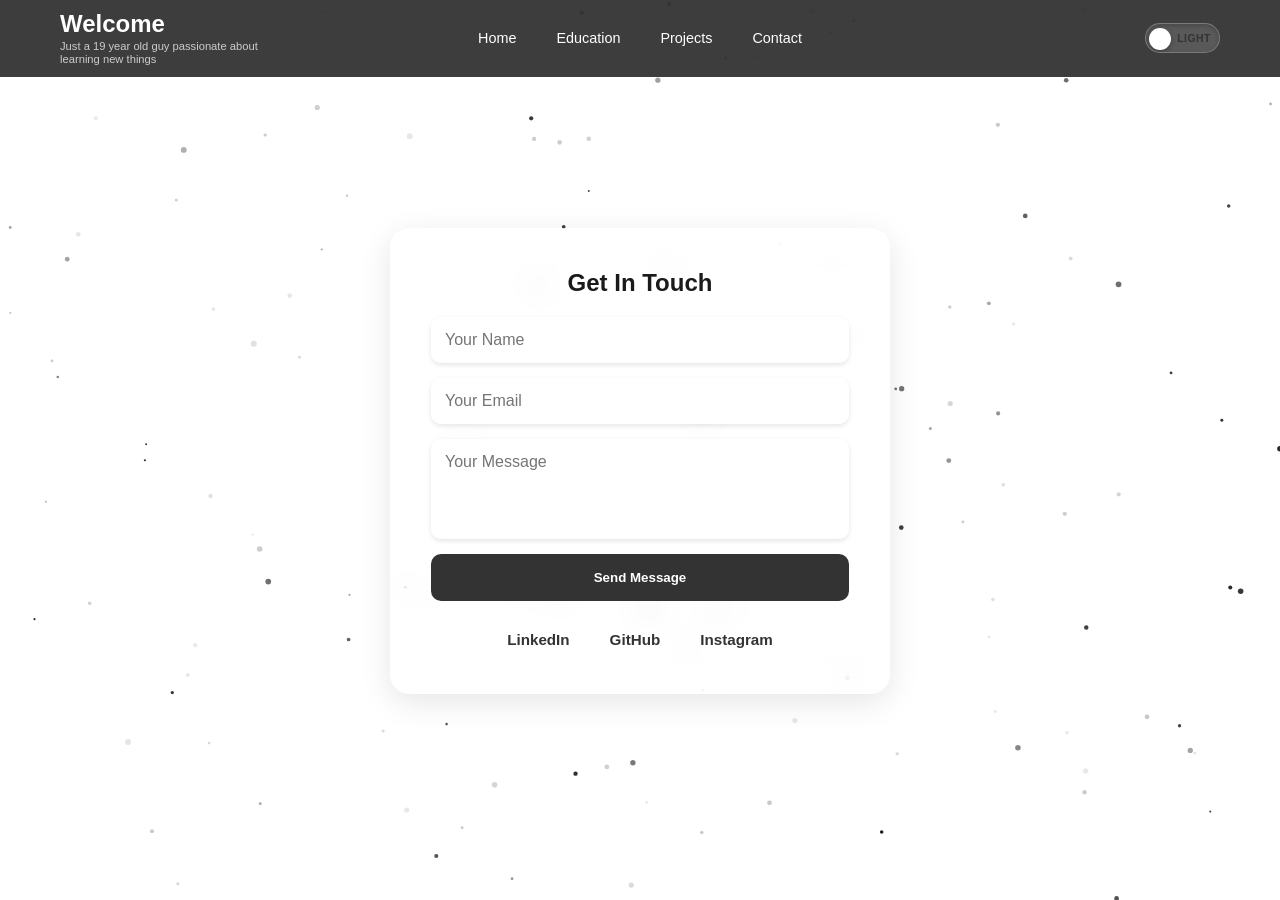
==== commit ae62cc13: "updated project and made the site visible on internet" ====
--- a/Contact.html
+++ b/Contact.html
@@ -4,7 +4,14 @@
 <head>
     <meta charset="UTF-8">
     <meta name="viewport" content="width=device-width, initial-scale=1.0">
-    <title>Contact | Prathik</title>
+    <meta name="description" content="Get in touch with Kontham Prathik. Contact details for prathiks portfolio, software developer.">
+    <meta name="keywords" content="contact prathik kontham, kontham prathik contact, reach prathiks portfolio">
+    <meta name="author" content="Kontham Prathik">
+    <meta property="og:title" content="Contact | Prathik Kontham">
+    <meta property="og:description" content="Get in touch with Kontham Prathik. Contact details for prathiks portfolio, software developer.">
+    <meta property="og:url" content="https://portfolio.prathik.me/Contact.html">
+    <meta property="og:type" content="website">
+    <title>Contact | Prathik Kontham</title>
     <link rel="stylesheet" href="theme.css">
     <style>
         /* Global Styles & Nav - Matching Home Page */
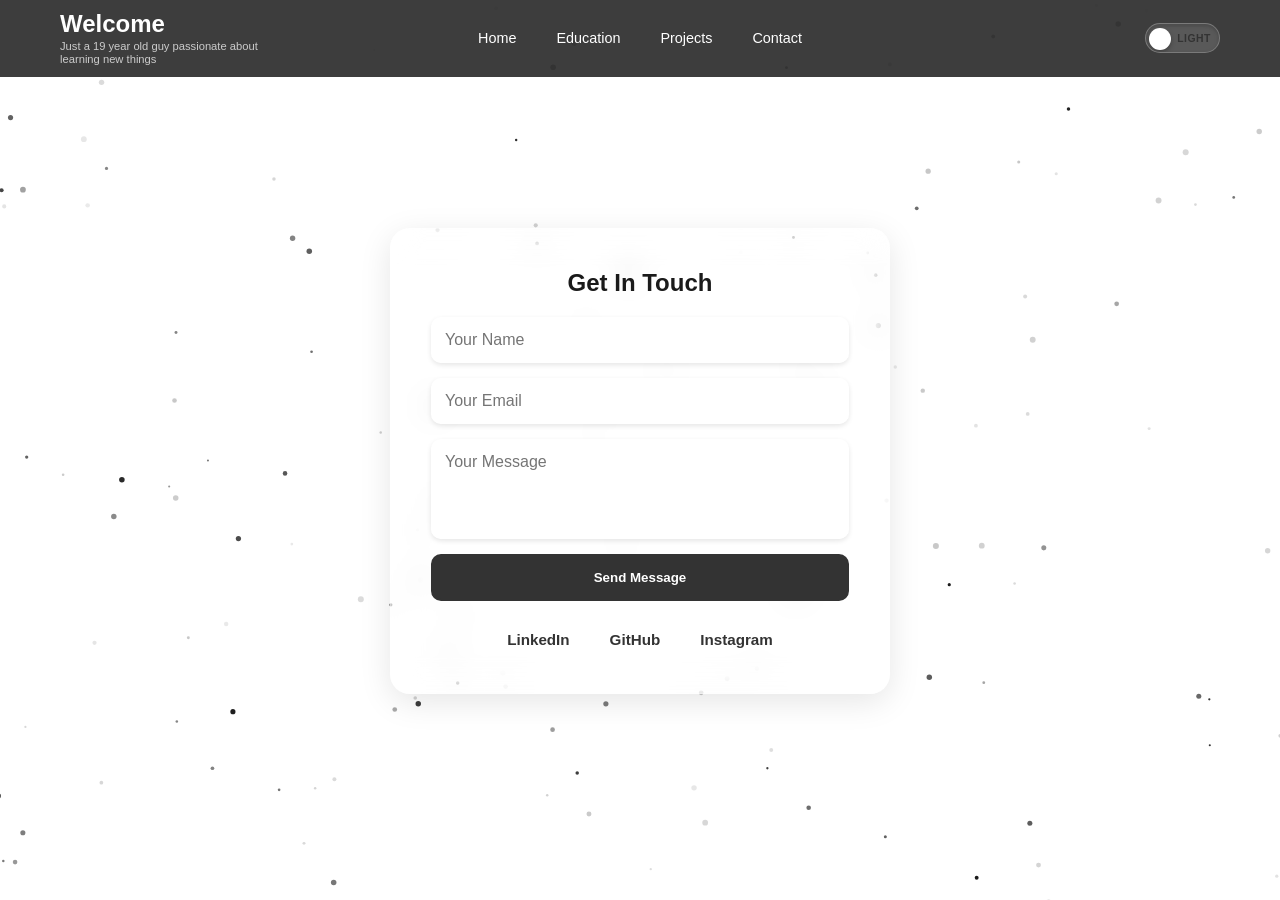
==== commit 9f35c880: "updated an issue where in mobile the background video is not playing" ====
--- a/Contact.html
+++ b/Contact.html
@@ -365,7 +365,7 @@
 </head>
 
 <body>
-    <video id="dark-bg-video" loop muted playsinline>
+    <video id="dark-bg-video" loop muted playsinline autoplay>
         <source src="background-video.mp4" type="video/mp4">
     </video>
     <canvas id="particles-js" style="position:fixed;top:0;left:0;width:100%;height:100%;z-index:-1;"></canvas>
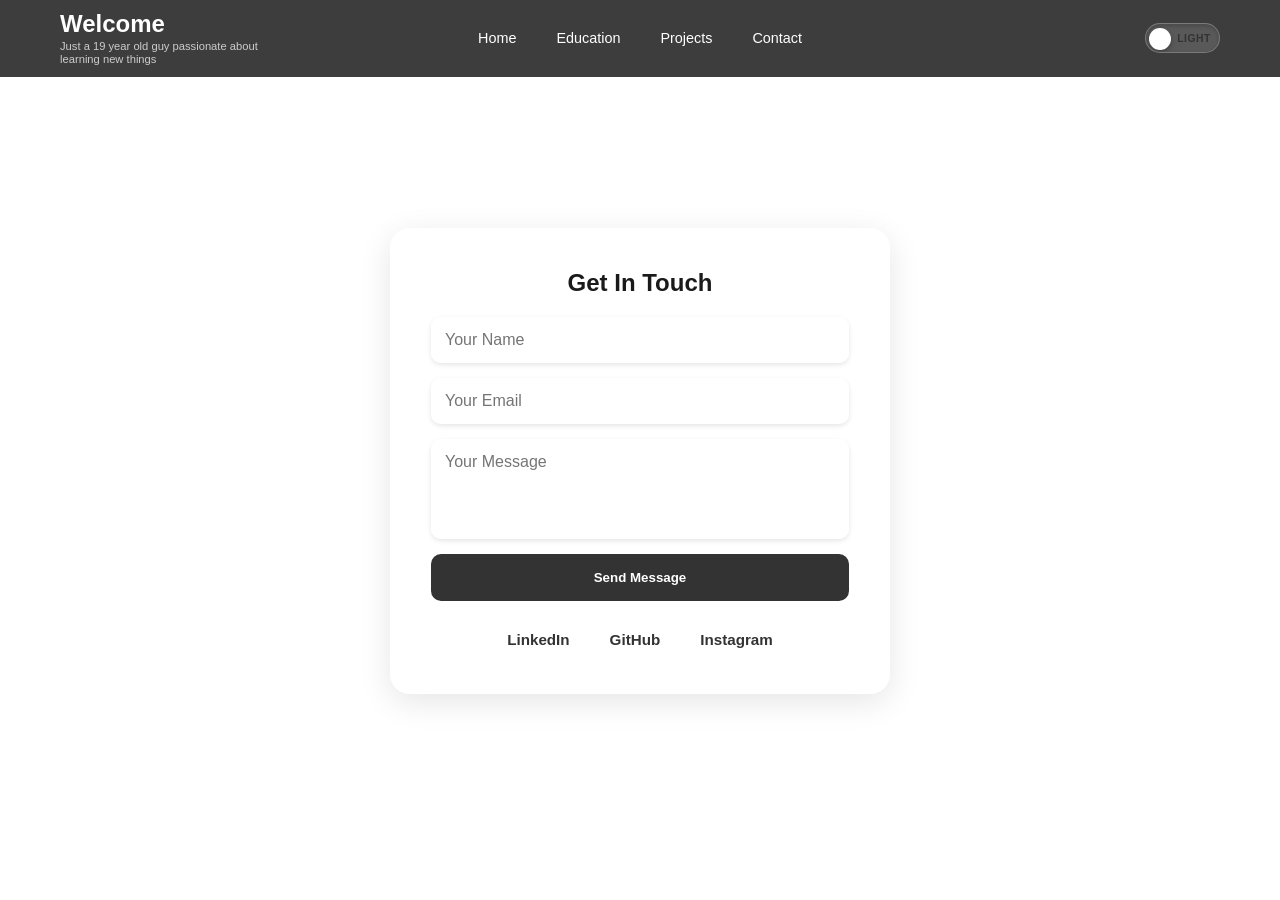
==== commit c80befa0: "Refresh portfolio experience" ====
--- a/Contact.html
+++ b/Contact.html
@@ -365,11 +365,6 @@
 </head>
 
 <body>
-    <video id="dark-bg-video" loop muted playsinline autoplay>
-        <source src="background-video.mp4" type="video/mp4">
-    </video>
-    <canvas id="particles-js" style="position:fixed;top:0;left:0;width:100%;height:100%;z-index:-1;"></canvas>
-
     <nav class="my-custom-nav">
         <div class="nav-container">
             <div class="logo-box">
--- a/theme.css
+++ b/theme.css
@@ -157,25 +157,6 @@
     }
 }
 
-/* --- Dark Mode Background Video --- */
-#dark-bg-video {
-    position: fixed;
-    top: 0;
-    left: 0;
-    width: 100vw;
-    height: 100vh;
-    object-fit: cover;
-    z-index: -2;
-    opacity: 0;
-    transition: opacity 1s ease;
-    pointer-events: none;
-    /* Allows clicks to pass through */
-}
-
-[data-theme="dark"] #dark-bg-video {
-    opacity: 1;
-}
-
 /* --- Global Intersect Animations --- */
 .scroll-observe {
     opacity: 0;
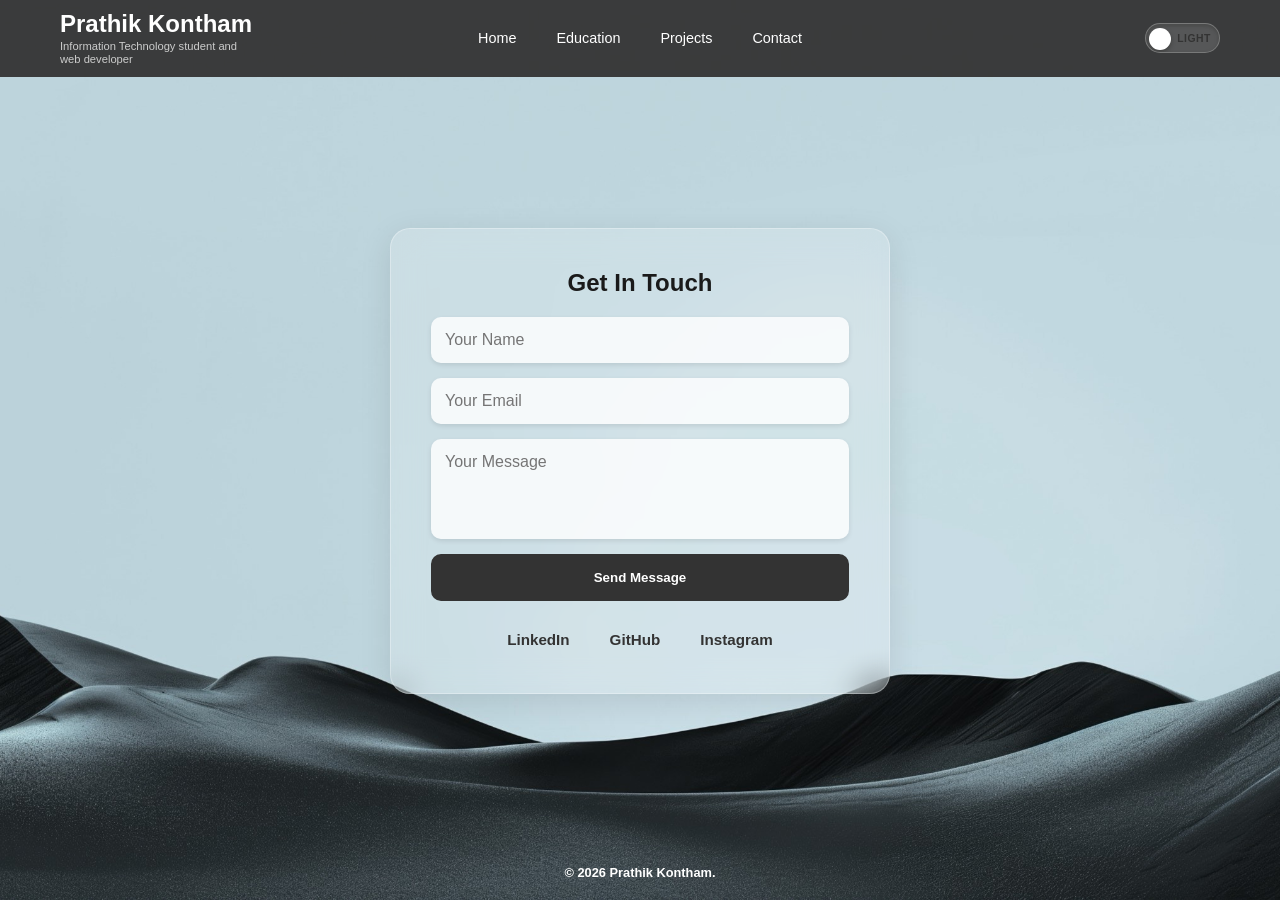
==== commit 7f835616: "Polish portfolio identity and project details" ====
--- a/Contact.html
+++ b/Contact.html
@@ -368,8 +368,8 @@
     <nav class="my-custom-nav">
         <div class="nav-container">
             <div class="logo-box">
-                <div class="logo">Welcome</div>
-                <div class="nav-tagline">Just a 19 year old guy passionate about learning new things</div>
+                <div class="logo">Prathik Kontham</div>
+                <div class="nav-tagline">Information Technology student and web developer</div>
             </div>
 
             <input type="checkbox" id="nav-toggle" class="nav-toggle">
@@ -441,7 +441,7 @@
             });
             
             if (response.ok) {
-                status.innerHTML = "Thanks for your submission!";
+                status.textContent = "Thanks for your submission!";
                 status.style.display = 'block';
                 status.style.color = 'green';
                 form.reset(); // Clears the form inputs
@@ -472,15 +472,15 @@
             } else {
                 const responseData = await response.json();
                 if (Object.prototype.hasOwnProperty.call(responseData, 'errors')) {
-                    status.innerHTML = responseData["errors"].map(error => error["message"]).join(", ");
+                    status.textContent = responseData["errors"].map(error => error["message"]).join(", ");
                 } else {
-                    status.innerHTML = "Oops! There was a problem submitting your form";
+                    status.textContent = "Oops! There was a problem submitting your form";
                 }
                 status.style.display = 'block';
                 status.style.color = 'red';
             }
         } catch (error) {
-            status.innerHTML = "Oops! There was a problem submitting your form";
+            status.textContent = "Oops! There was a problem submitting your form";
             status.style.display = 'block';
             status.style.color = 'red';
         }
@@ -488,7 +488,7 @@
     
     form.addEventListener("submit", handleSubmit);
 </script>
-    <footer>@2026 all rights reserved to prathik.</footer>
+    <footer>&copy; <span class="current-year"></span> Prathik Kontham.</footer>
 
     <script src="scripts.js"></script>
 </body>
--- a/theme.css
+++ b/theme.css
@@ -2,7 +2,7 @@
 
 :root {
     /* Auto dark mode base based on OS, or overridden by class */
-    --bg-image: url("background.jpeg");
+    --bg-image: url("background.jpeg?v=2");
     --text-primary: #333;
     --text-secondary: #444;
     --text-muted: #ccc;
@@ -22,7 +22,7 @@
 
 [data-theme="dark"] {
     /* Dark Mode Overrides - Deep Space Feel */
-    --bg-image: url('background.jpeg');
+    --bg-image: url('background.jpeg?v=2');
     --text-primary: #f0f0f0;
     --text-secondary: #d0d0d0;
     --text-muted: #888;
